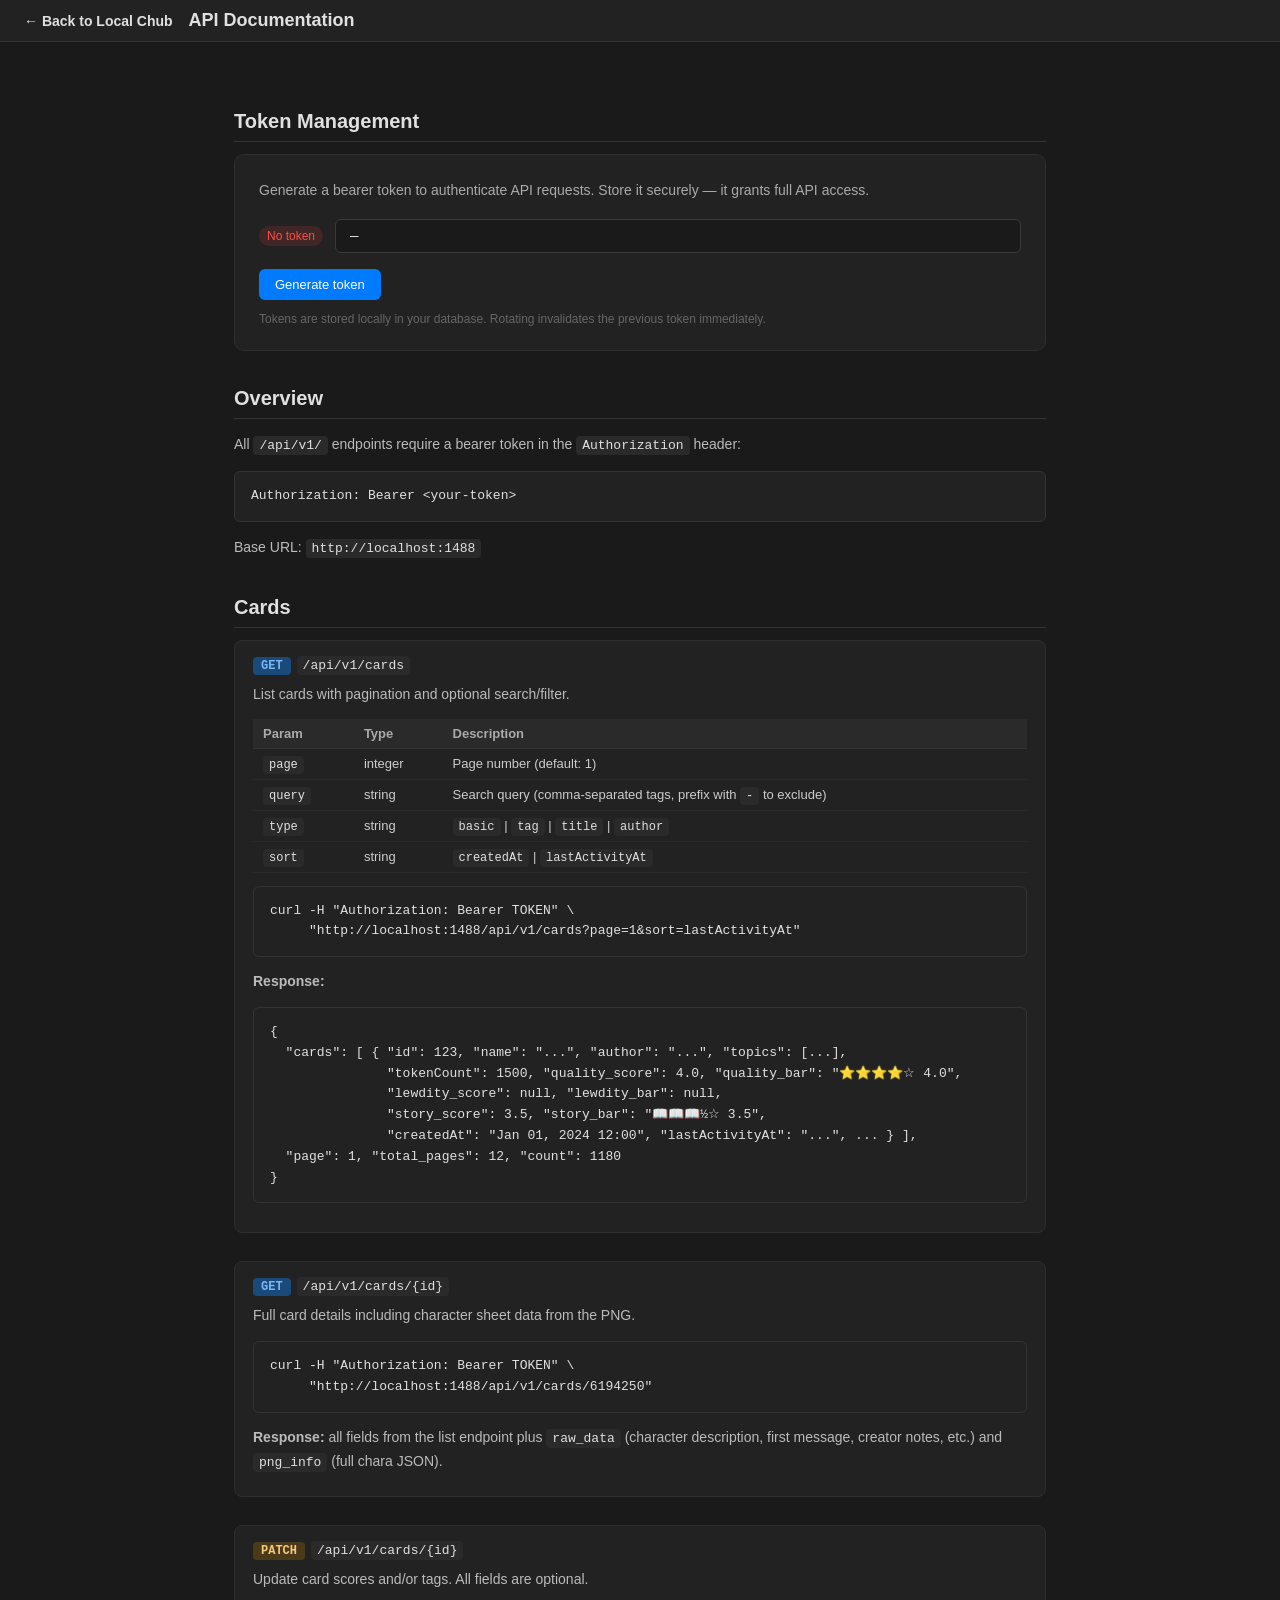
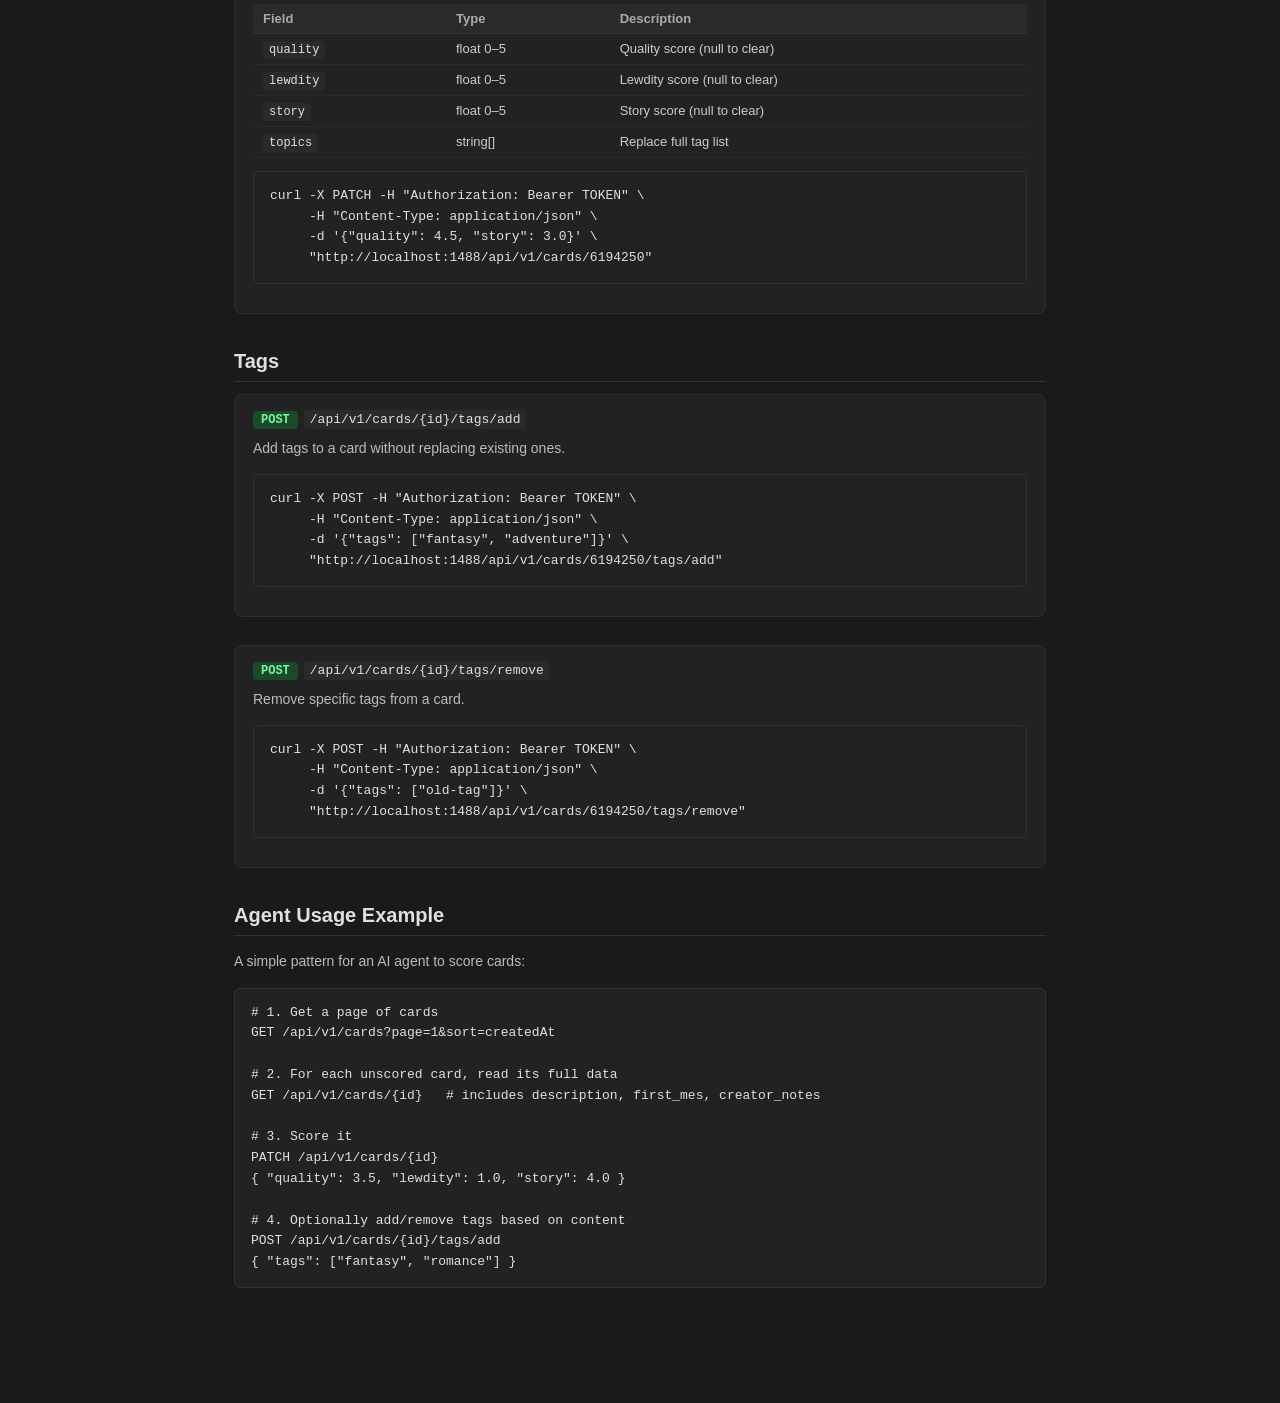
==== templates/api_docs.html @ e3e53a15 "Added auth page, API, scoring of cards, updated design, created tags manager, database powering the " ====
<!DOCTYPE html>
<html lang="en">
<head>
    <meta charset="utf-8">
    <title>Local Chub — API Docs</title>
    <link rel="icon" type="image/x-icon" href="/static/favicon.ico">
    <style>
        *, *::before, *::after { box-sizing: border-box; }
        body { font-family: Arial, sans-serif; background: #1a1a1a; color: #e0e0e0; margin: 0; padding: 0; }
        .topbar { display: flex; align-items: center; gap: 16px; padding: 10px 24px; border-bottom: 1px solid #333; background: #222; }
        .topbar a { color: #e0e0e0; text-decoration: none; font-size: 14px; font-weight: bold; }
        .topbar a:hover { color: #aaa; }
        .topbar h1 { margin: 0; font-size: 18px; font-weight: bold; }
        .page { max-width: 860px; margin: 0 auto; padding: 32px 24px 64px; }
        h2 { font-size: 20px; margin: 36px 0 12px; border-bottom: 1px solid #333; padding-bottom: 8px; }
        h3 { font-size: 16px; margin: 24px 0 8px; color: #ccc; }
        p, li { font-size: 14px; line-height: 1.7; color: #bbb; }
        ul { padding-left: 20px; }
        code { font-family: 'Courier New', monospace; background: #2a2a2a; padding: 2px 6px; border-radius: 4px; font-size: 13px; color: #e0e0e0; }
        pre { background: #222; border: 1px solid #333; border-radius: 6px; padding: 14px 16px; overflow-x: auto; font-size: 13px; line-height: 1.6; color: #e0e0e0; }
        pre code { background: none; padding: 0; }
        .badge { display: inline-block; padding: 2px 8px; border-radius: 4px; font-size: 12px; font-weight: bold; font-family: monospace; margin-right: 6px; }
        .get { background: #1a4a7a; color: #7ab8f5; }
        .post { background: #1a4a2a; color: #7af5a0; }
        .patch { background: #4a3a1a; color: #f5c87a; }
        .endpoint { margin-bottom: 28px; padding: 16px 18px; background: #222; border: 1px solid #2e2e2e; border-radius: 8px; }
        .endpoint-title { font-size: 14px; font-family: monospace; color: #e0e0e0; margin-bottom: 8px; }
        .endpoint p { margin: 6px 0; }
        table { width: 100%; border-collapse: collapse; font-size: 13px; margin: 12px 0; }
        th { text-align: left; padding: 7px 10px; background: #2a2a2a; color: #aaa; border-bottom: 1px solid #333; }
        td { padding: 7px 10px; border-bottom: 1px solid #2a2a2a; color: #ccc; vertical-align: top; }
        td code { font-size: 12px; }

        /* Token section */
        .token-panel { background: #222; border: 1px solid #2e2e2e; border-radius: 10px; padding: 24px; margin-bottom: 8px; }
        .token-status { display: flex; align-items: center; gap: 12px; flex-wrap: wrap; margin-bottom: 16px; }
        .token-display { font-family: monospace; font-size: 14px; background: #1a1a1a; border: 1px solid #3a3a3a; padding: 8px 14px; border-radius: 6px; color: #e0e0e0; min-width: 220px; flex: 1; word-break: break-all; }
        .token-actions { display: flex; gap: 8px; flex-wrap: wrap; }
        .btn { padding: 8px 16px; border-radius: 6px; border: none; font-size: 13px; cursor: pointer; transition: background .15s; }
        .btn-blue { background: #007bff; color: #fff; }
        .btn-blue:hover { background: #0056b3; }
        .btn-grey { background: #3a3a3a; color: #e0e0e0; }
        .btn-grey:hover { background: #4a4a4a; }
        .btn-red { background: #6b2020; color: #ffaaaa; }
        .btn-red:hover { background: #8a2020; }
        .token-note { font-size: 12px; color: #666; margin-top: 12px; }
        .badge-status { font-size: 12px; padding: 3px 8px; border-radius: 12px; }
        .badge-active { background: rgba(46,160,67,.25); color: #3fb950; }
        .badge-none { background: rgba(160,46,46,.25); color: #f85149; }

        /* Modal */
        .modal-bg { display: none; position: fixed; inset: 0; background: rgba(0,0,0,.75); backdrop-filter: blur(4px); justify-content: center; align-items: center; z-index: 100; }
        .modal-bg.open { display: flex; }
        .modal { background: #2a2a2a; border-radius: 10px; padding: 28px; max-width: 360px; width: 90%; }
        .modal h3 { margin: 0 0 10px; }
        .modal p { color: #aaa; font-size: 13px; margin: 0 0 20px; line-height: 1.6; }
        .modal-actions { display: flex; gap: 8px; }
        .modal-actions button { flex: 1; padding: 9px; border-radius: 6px; border: none; font-size: 13px; cursor: pointer; }
        .m-cancel { background: #3a3a3a; color: #e0e0e0; }
        .m-cancel:hover { background: #4a4a4a; }
        .m-confirm { background: #cc3333; color: #fff; }
        .m-confirm:hover { background: #a02020; }

        .new-token-box { background: #1a3a1a; border: 1px solid #2a5a2a; border-radius: 6px; padding: 14px; margin-top: 16px; display: none; }
        .new-token-box p { color: #7af5a0; font-size: 13px; margin: 0 0 8px; }
        .new-token-box .token-val { font-family: monospace; font-size: 13px; word-break: break-all; color: #e0e0e0; }
        .new-token-copy { margin-top: 10px; }
    </style>
</head>
<body>

<div class="topbar">
    <a href="/">← Back to Local Chub</a>
    <h1>API Documentation</h1>
</div>

<div class="page">

    <h2>Token Management</h2>
    <div class="token-panel">
        <p style="margin:0 0 16px;font-size:14px;color:#aaa;">Generate a bearer token to authenticate API requests. Store it securely — it grants full API access.</p>
        <div class="token-status">
            <span id="tokenBadge" class="badge-status badge-none">No token</span>
            <div class="token-display" id="tokenDisplay">—</div>
        </div>
        <div class="token-actions">
            <button class="btn btn-blue" id="btnGenerate" onclick="generateToken()">Generate token</button>
            <button class="btn btn-grey" id="btnCopy" onclick="copyToken()" style="display:none;">Copy</button>
            <button class="btn btn-red" id="btnRotate" onclick="openRotateModal()" style="display:none;">Rotate token</button>
        </div>
        <div class="new-token-box" id="newTokenBox">
            <p>✓ New token generated — copy it now, it won't be shown in full again.</p>
            <div class="token-val" id="newTokenVal"></div>
            <div class="new-token-copy">
                <button class="btn btn-grey" onclick="copyNewToken()">Copy new token</button>
            </div>
        </div>
        <div class="token-note">Tokens are stored locally in your database. Rotating invalidates the previous token immediately.</div>
    </div>

    <h2>Overview</h2>
    <p>All <code>/api/v1/</code> endpoints require a bearer token in the <code>Authorization</code> header:</p>
    <pre><code>Authorization: Bearer &lt;your-token&gt;</code></pre>
    <p>Base URL: <code>http://localhost:1488</code></p>

    <h2>Cards</h2>

    <div class="endpoint">
        <div class="endpoint-title"><span class="badge get">GET</span><code>/api/v1/cards</code></div>
        <p>List cards with pagination and optional search/filter.</p>
        <table>
            <tr><th>Param</th><th>Type</th><th>Description</th></tr>
            <tr><td><code>page</code></td><td>integer</td><td>Page number (default: 1)</td></tr>
            <tr><td><code>query</code></td><td>string</td><td>Search query (comma-separated tags, prefix with <code>-</code> to exclude)</td></tr>
            <tr><td><code>type</code></td><td>string</td><td><code>basic</code> | <code>tag</code> | <code>title</code> | <code>author</code></td></tr>
            <tr><td><code>sort</code></td><td>string</td><td><code>createdAt</code> | <code>lastActivityAt</code></td></tr>
        </table>
        <pre><code>curl -H "Authorization: Bearer TOKEN" \
     "http://localhost:1488/api/v1/cards?page=1&sort=lastActivityAt"</code></pre>
        <p><strong>Response:</strong></p>
        <pre><code>{
  "cards": [ { "id": 123, "name": "...", "author": "...", "topics": [...],
               "tokenCount": 1500, "quality_score": 4.0, "quality_bar": "⭐⭐⭐⭐☆ 4.0",
               "lewdity_score": null, "lewdity_bar": null,
               "story_score": 3.5, "story_bar": "📖📖📖½☆ 3.5",
               "createdAt": "Jan 01, 2024 12:00", "lastActivityAt": "...", ... } ],
  "page": 1, "total_pages": 12, "count": 1180
}</code></pre>
    </div>

    <div class="endpoint">
        <div class="endpoint-title"><span class="badge get">GET</span><code>/api/v1/cards/{id}</code></div>
        <p>Full card details including character sheet data from the PNG.</p>
        <pre><code>curl -H "Authorization: Bearer TOKEN" \
     "http://localhost:1488/api/v1/cards/6194250"</code></pre>
        <p><strong>Response:</strong> all fields from the list endpoint plus <code>raw_data</code> (character description, first message, creator notes, etc.) and <code>png_info</code> (full chara JSON).</p>
    </div>

    <div class="endpoint">
        <div class="endpoint-title"><span class="badge patch">PATCH</span><code>/api/v1/cards/{id}</code></div>
        <p>Update card scores and/or tags. All fields are optional.</p>
        <table>
            <tr><th>Field</th><th>Type</th><th>Description</th></tr>
            <tr><td><code>quality</code></td><td>float 0–5</td><td>Quality score (null to clear)</td></tr>
            <tr><td><code>lewdity</code></td><td>float 0–5</td><td>Lewdity score (null to clear)</td></tr>
            <tr><td><code>story</code></td><td>float 0–5</td><td>Story score (null to clear)</td></tr>
            <tr><td><code>topics</code></td><td>string[]</td><td>Replace full tag list</td></tr>
        </table>
        <pre><code>curl -X PATCH -H "Authorization: Bearer TOKEN" \
     -H "Content-Type: application/json" \
     -d '{"quality": 4.5, "story": 3.0}' \
     "http://localhost:1488/api/v1/cards/6194250"</code></pre>
    </div>

    <h2>Tags</h2>

    <div class="endpoint">
        <div class="endpoint-title"><span class="badge post">POST</span><code>/api/v1/cards/{id}/tags/add</code></div>
        <p>Add tags to a card without replacing existing ones.</p>
        <pre><code>curl -X POST -H "Authorization: Bearer TOKEN" \
     -H "Content-Type: application/json" \
     -d '{"tags": ["fantasy", "adventure"]}' \
     "http://localhost:1488/api/v1/cards/6194250/tags/add"</code></pre>
    </div>

    <div class="endpoint">
        <div class="endpoint-title"><span class="badge post">POST</span><code>/api/v1/cards/{id}/tags/remove</code></div>
        <p>Remove specific tags from a card.</p>
        <pre><code>curl -X POST -H "Authorization: Bearer TOKEN" \
     -H "Content-Type: application/json" \
     -d '{"tags": ["old-tag"]}' \
     "http://localhost:1488/api/v1/cards/6194250/tags/remove"</code></pre>
    </div>

    <h2>Agent Usage Example</h2>
    <p>A simple pattern for an AI agent to score cards:</p>
    <pre><code># 1. Get a page of cards
GET /api/v1/cards?page=1&sort=createdAt

# 2. For each unscored card, read its full data
GET /api/v1/cards/{id}   # includes description, first_mes, creator_notes

# 3. Score it
PATCH /api/v1/cards/{id}
{ "quality": 3.5, "lewdity": 1.0, "story": 4.0 }

# 4. Optionally add/remove tags based on content
POST /api/v1/cards/{id}/tags/add
{ "tags": ["fantasy", "romance"] }</code></pre>

</div>

<div class="modal-bg" id="rotateModal">
    <div class="modal">
        <h3>Rotate token?</h3>
        <p>This will <strong>invalidate your current token immediately</strong>. Any clients using it will stop working until you update them with the new token.</p>
        <div class="modal-actions">
            <button class="m-cancel" onclick="closeRotateModal()">Cancel</button>
            <button class="m-confirm" onclick="confirmRotate()">Rotate</button>
        </div>
    </div>
</div>

<script>
let currentToken = null;

async function loadTokenStatus() {
    try {
        const data = await fetch('/api/token/status').then(r => r.json());
        currentToken = data.token;
        const badge = document.getElementById('tokenBadge');
        const display = document.getElementById('tokenDisplay');
        const btnCopy = document.getElementById('btnCopy');
        const btnRotate = document.getElementById('btnRotate');
        const btnGenerate = document.getElementById('btnGenerate');

        if (data.has_token) {
            badge.textContent = 'Active';
            badge.className = 'badge-status badge-active';
            display.textContent = data.masked;
            btnCopy.style.display = '';
            btnRotate.style.display = '';
            btnGenerate.textContent = 'Rotate token';
            btnGenerate.style.display = 'none';
            btnRotate.style.display = '';
        } else {
            badge.textContent = 'No token';
            badge.className = 'badge-status badge-none';
            display.textContent = '—';
            btnCopy.style.display = 'none';
            btnRotate.style.display = 'none';
            btnGenerate.style.display = '';
        }
    } catch(e) {
        console.error('Failed to load token status', e);
    }
}

async function generateToken() {
    const resp = await fetch('/api/token/generate', { method: 'POST' });
    const data = await resp.json();
    currentToken = data.token;
    showNewToken(data.token);
    loadTokenStatus();
}

function showNewToken(token) {
    document.getElementById('newTokenVal').textContent = token;
    document.getElementById('newTokenBox').style.display = '';
}

function copyToken() {
    if (currentToken) {
        navigator.clipboard.writeText(currentToken)
            .then(() => { const b = document.getElementById('btnCopy'); b.textContent = 'Copied!'; setTimeout(() => b.textContent = 'Copy', 2000); })
            .catch(() => alert('Copy failed. Token: ' + currentToken));
    }
}

function copyNewToken() {
    const val = document.getElementById('newTokenVal').textContent;
    navigator.clipboard.writeText(val)
        .catch(() => alert('Copy failed. Token: ' + val));
}

function openRotateModal() { document.getElementById('rotateModal').classList.add('open'); }
function closeRotateModal() { document.getElementById('rotateModal').classList.remove('open'); }

async function confirmRotate() {
    closeRotateModal();
    await generateToken();
}

document.getElementById('rotateModal').addEventListener('click', function(e) {
    if (e.target === this) closeRotateModal();
});

loadTokenStatus();
</script>
</body>
</html>
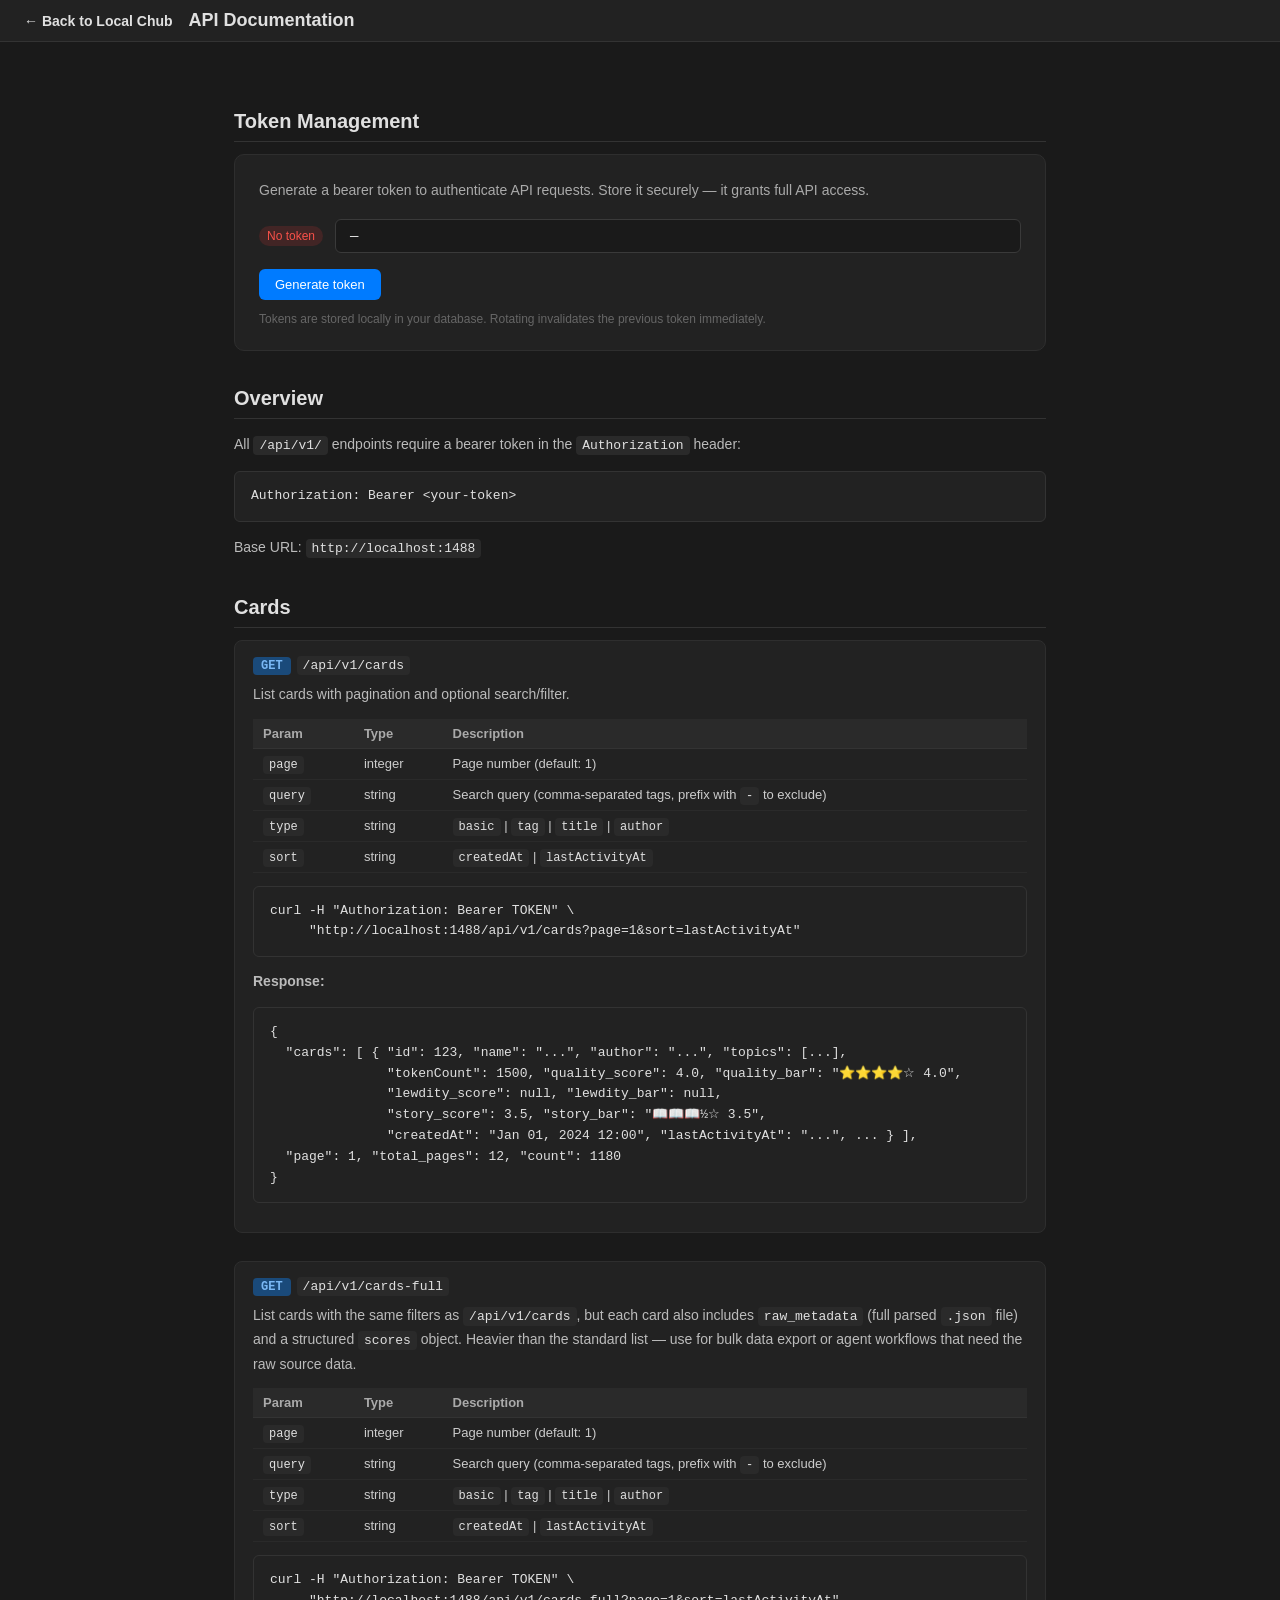
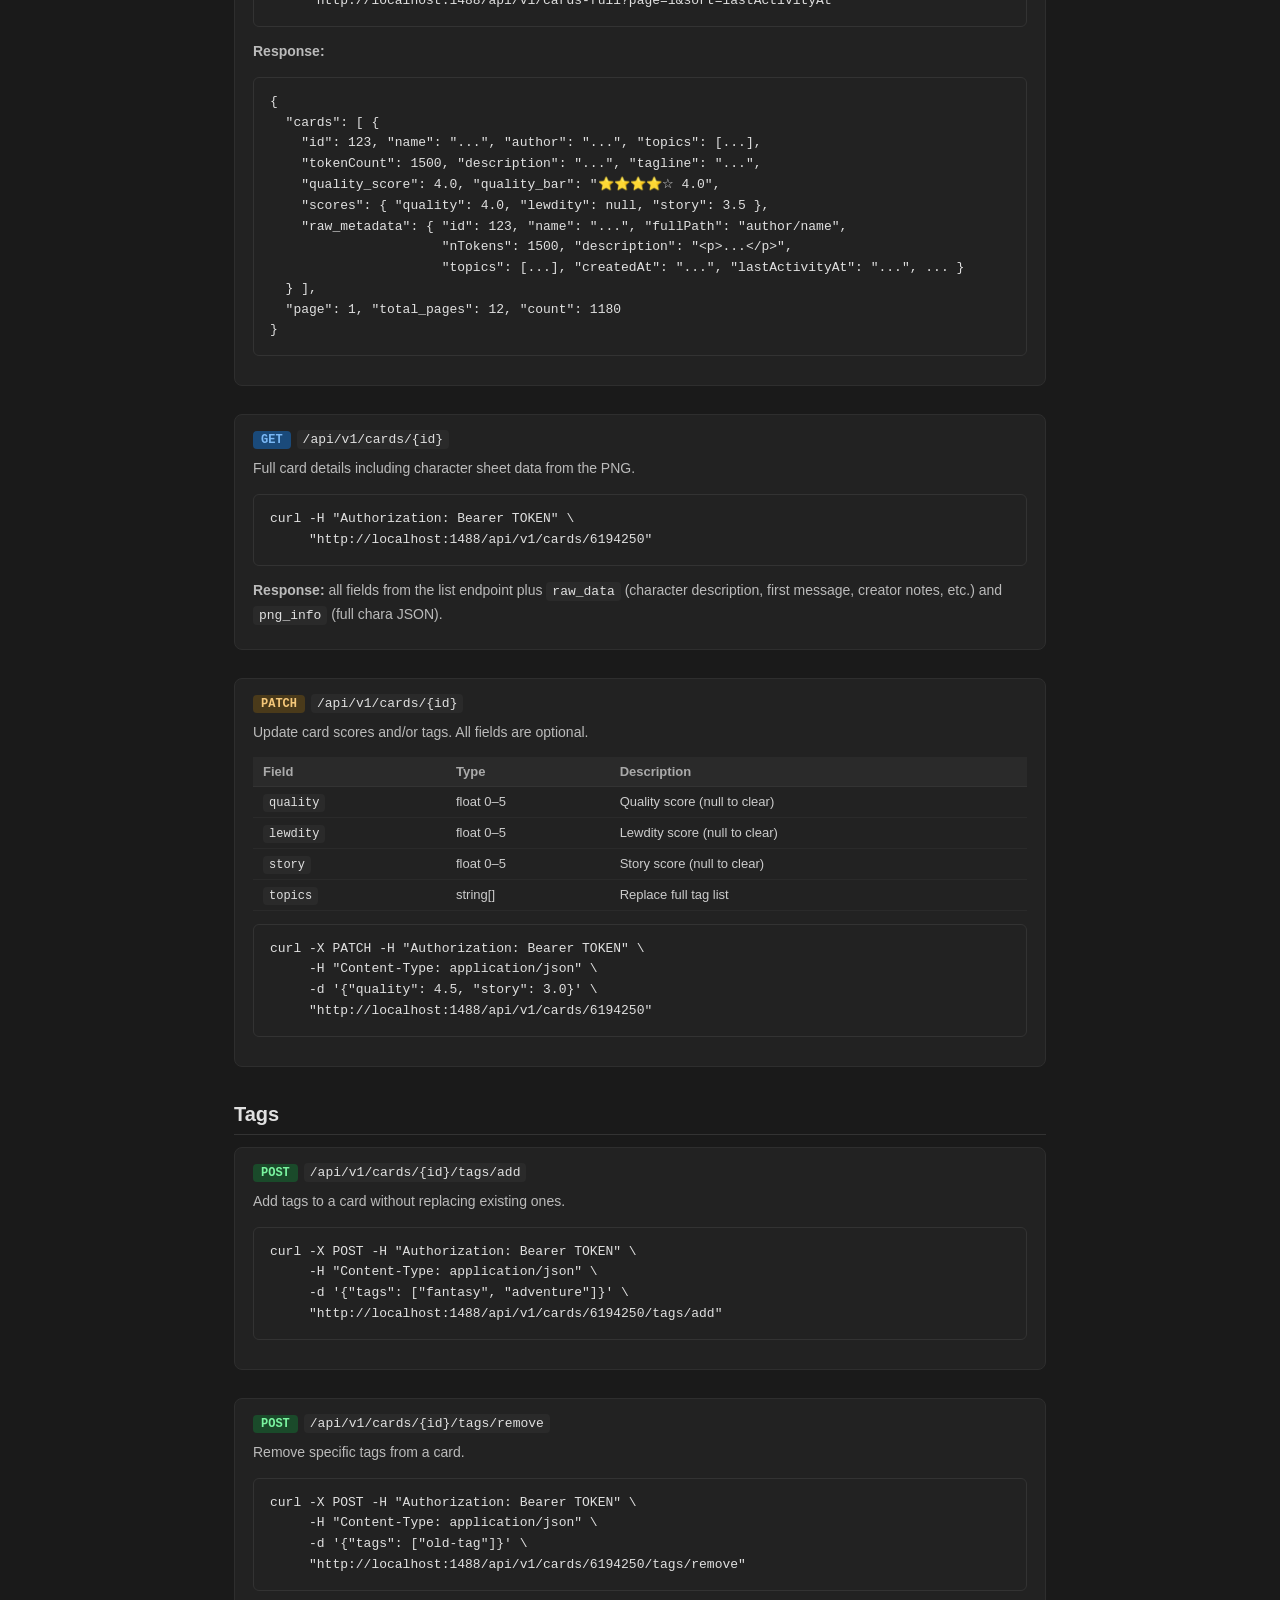
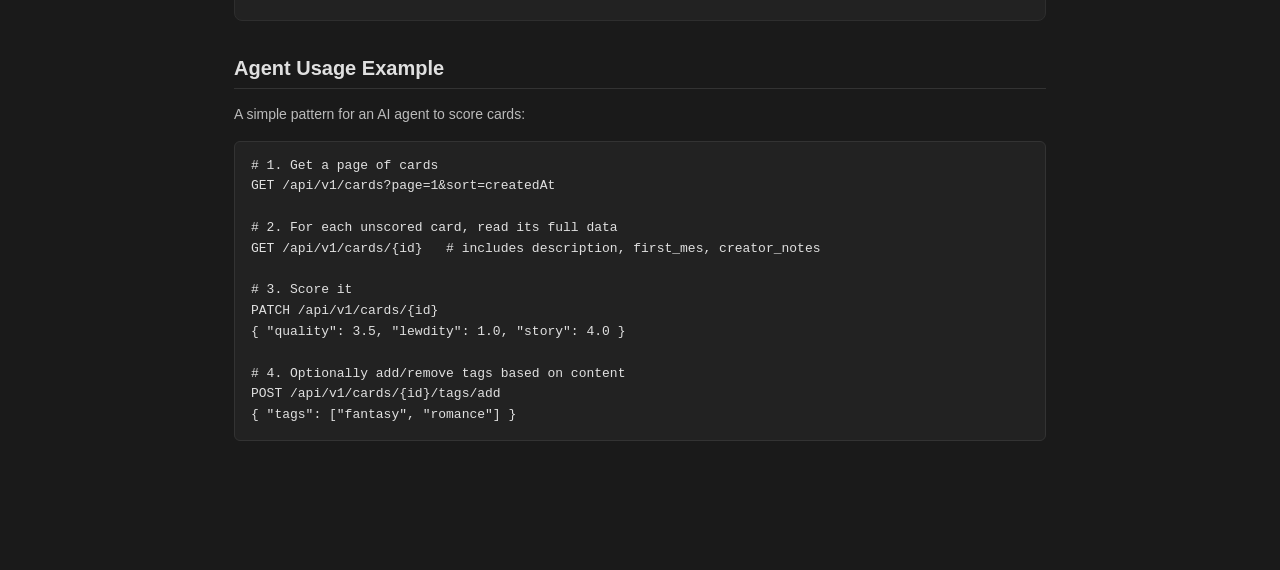
==== commit 72720d67: "Add /api/v1/cards-full endpoint with raw JSON metadata per card Co-Authored-By: Claude Sonnet 4.6 <n" ====
--- a/templates/api_docs.html
+++ b/templates/api_docs.html
@@ -3,7 +3,7 @@
 <head>
     <meta charset="utf-8">
     <title>Local Chub — API Docs</title>
-    <link rel="icon" type="image/x-icon" href="/static/favicon.ico">
+    <link rel="icon" type="image/x-icon" href="/assets/favicon.ico">
     <style>
         *, *::before, *::after { box-sizing: border-box; }
         body { font-family: Arial, sans-serif; background: #1a1a1a; color: #e0e0e0; margin: 0; padding: 0; }
@@ -129,6 +129,33 @@
     </div>
 
     <div class="endpoint">
+        <div class="endpoint-title"><span class="badge get">GET</span><code>/api/v1/cards-full</code></div>
+        <p>List cards with the same filters as <code>/api/v1/cards</code>, but each card also includes <code>raw_metadata</code> (full parsed <code>.json</code> file) and a structured <code>scores</code> object. Heavier than the standard list — use for bulk data export or agent workflows that need the raw source data.</p>
+        <table>
+            <tr><th>Param</th><th>Type</th><th>Description</th></tr>
+            <tr><td><code>page</code></td><td>integer</td><td>Page number (default: 1)</td></tr>
+            <tr><td><code>query</code></td><td>string</td><td>Search query (comma-separated tags, prefix with <code>-</code> to exclude)</td></tr>
+            <tr><td><code>type</code></td><td>string</td><td><code>basic</code> | <code>tag</code> | <code>title</code> | <code>author</code></td></tr>
+            <tr><td><code>sort</code></td><td>string</td><td><code>createdAt</code> | <code>lastActivityAt</code></td></tr>
+        </table>
+        <pre><code>curl -H "Authorization: Bearer TOKEN" \
+     "http://localhost:1488/api/v1/cards-full?page=1&sort=lastActivityAt"</code></pre>
+        <p><strong>Response:</strong></p>
+        <pre><code>{
+  "cards": [ {
+    "id": 123, "name": "...", "author": "...", "topics": [...],
+    "tokenCount": 1500, "description": "...", "tagline": "...",
+    "quality_score": 4.0, "quality_bar": "⭐⭐⭐⭐☆ 4.0",
+    "scores": { "quality": 4.0, "lewdity": null, "story": 3.5 },
+    "raw_metadata": { "id": 123, "name": "...", "fullPath": "author/name",
+                      "nTokens": 1500, "description": "&lt;p&gt;...&lt;/p&gt;",
+                      "topics": [...], "createdAt": "...", "lastActivityAt": "...", ... }
+  } ],
+  "page": 1, "total_pages": 12, "count": 1180
+}</code></pre>
+    </div>
+
+    <div class="endpoint">
         <div class="endpoint-title"><span class="badge get">GET</span><code>/api/v1/cards/{id}</code></div>
         <p>Full card details including character sheet data from the PNG.</p>
         <pre><code>curl -H "Authorization: Bearer TOKEN" \
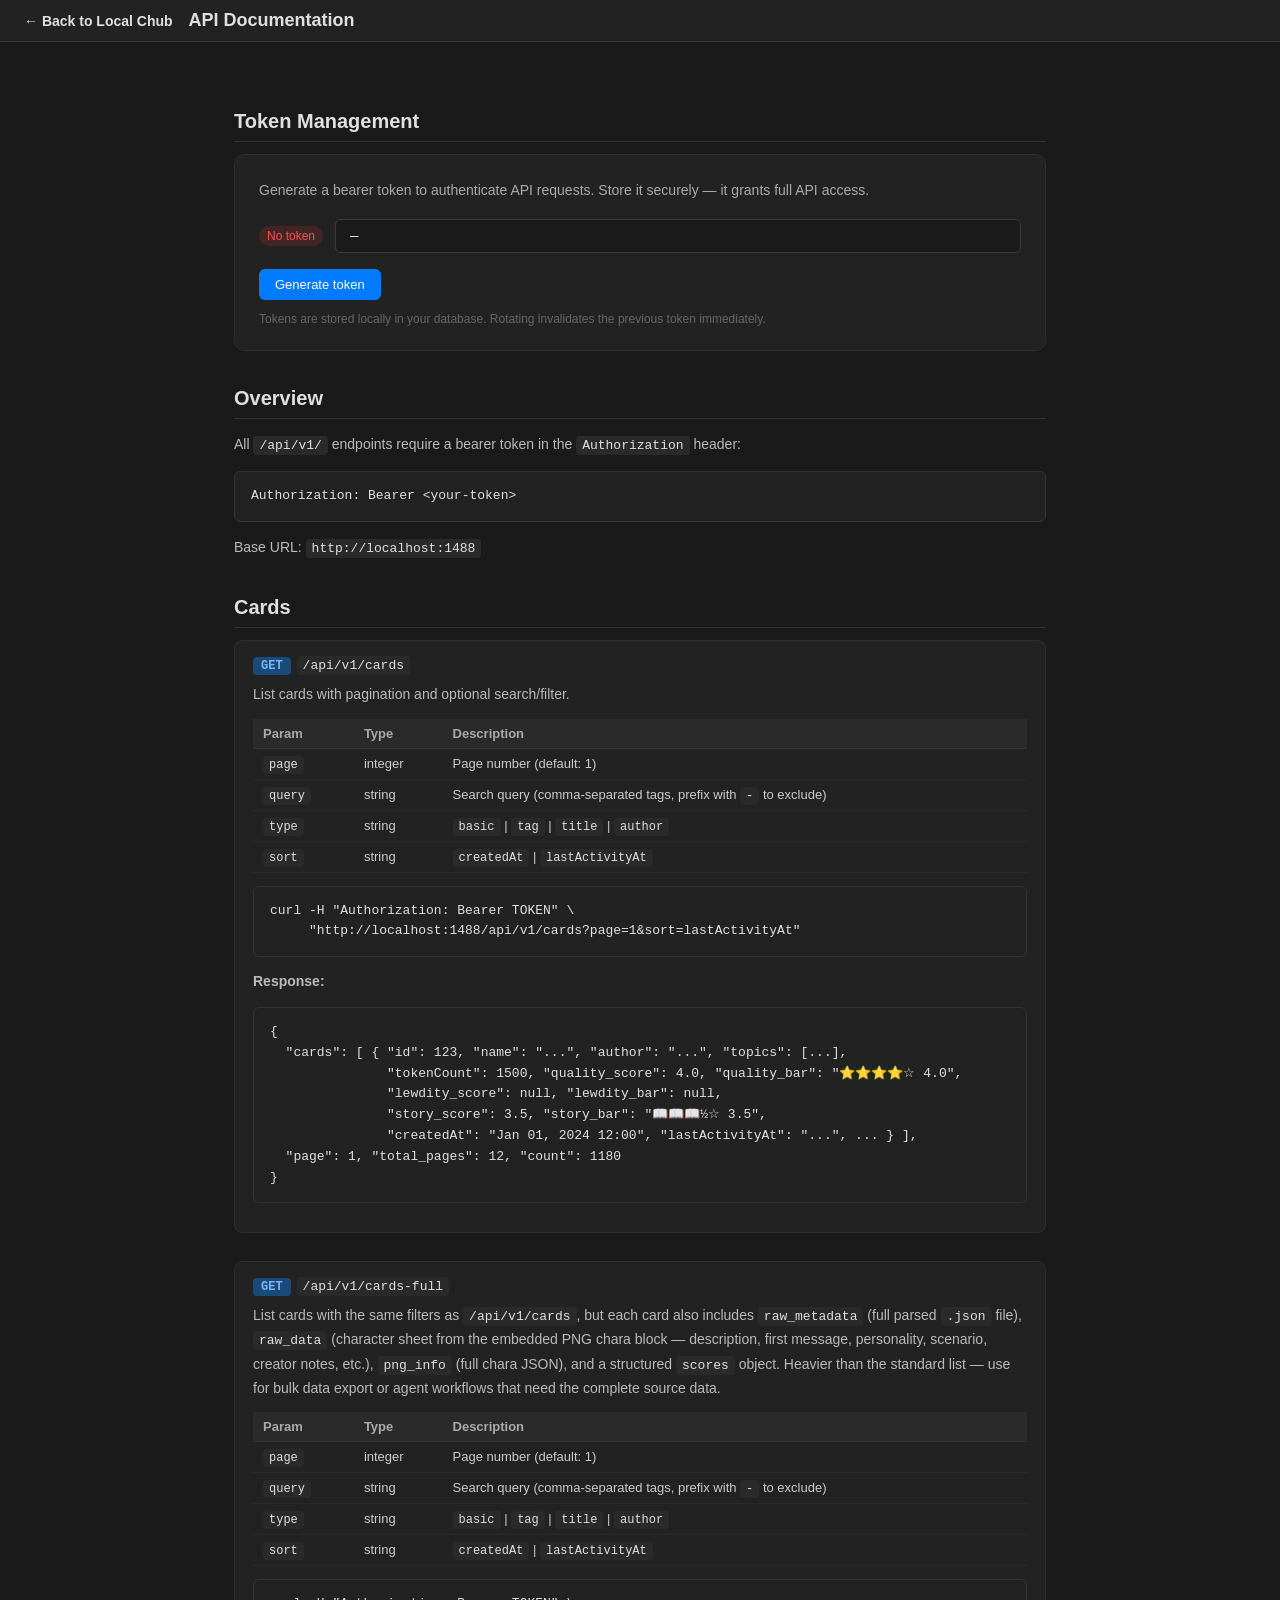
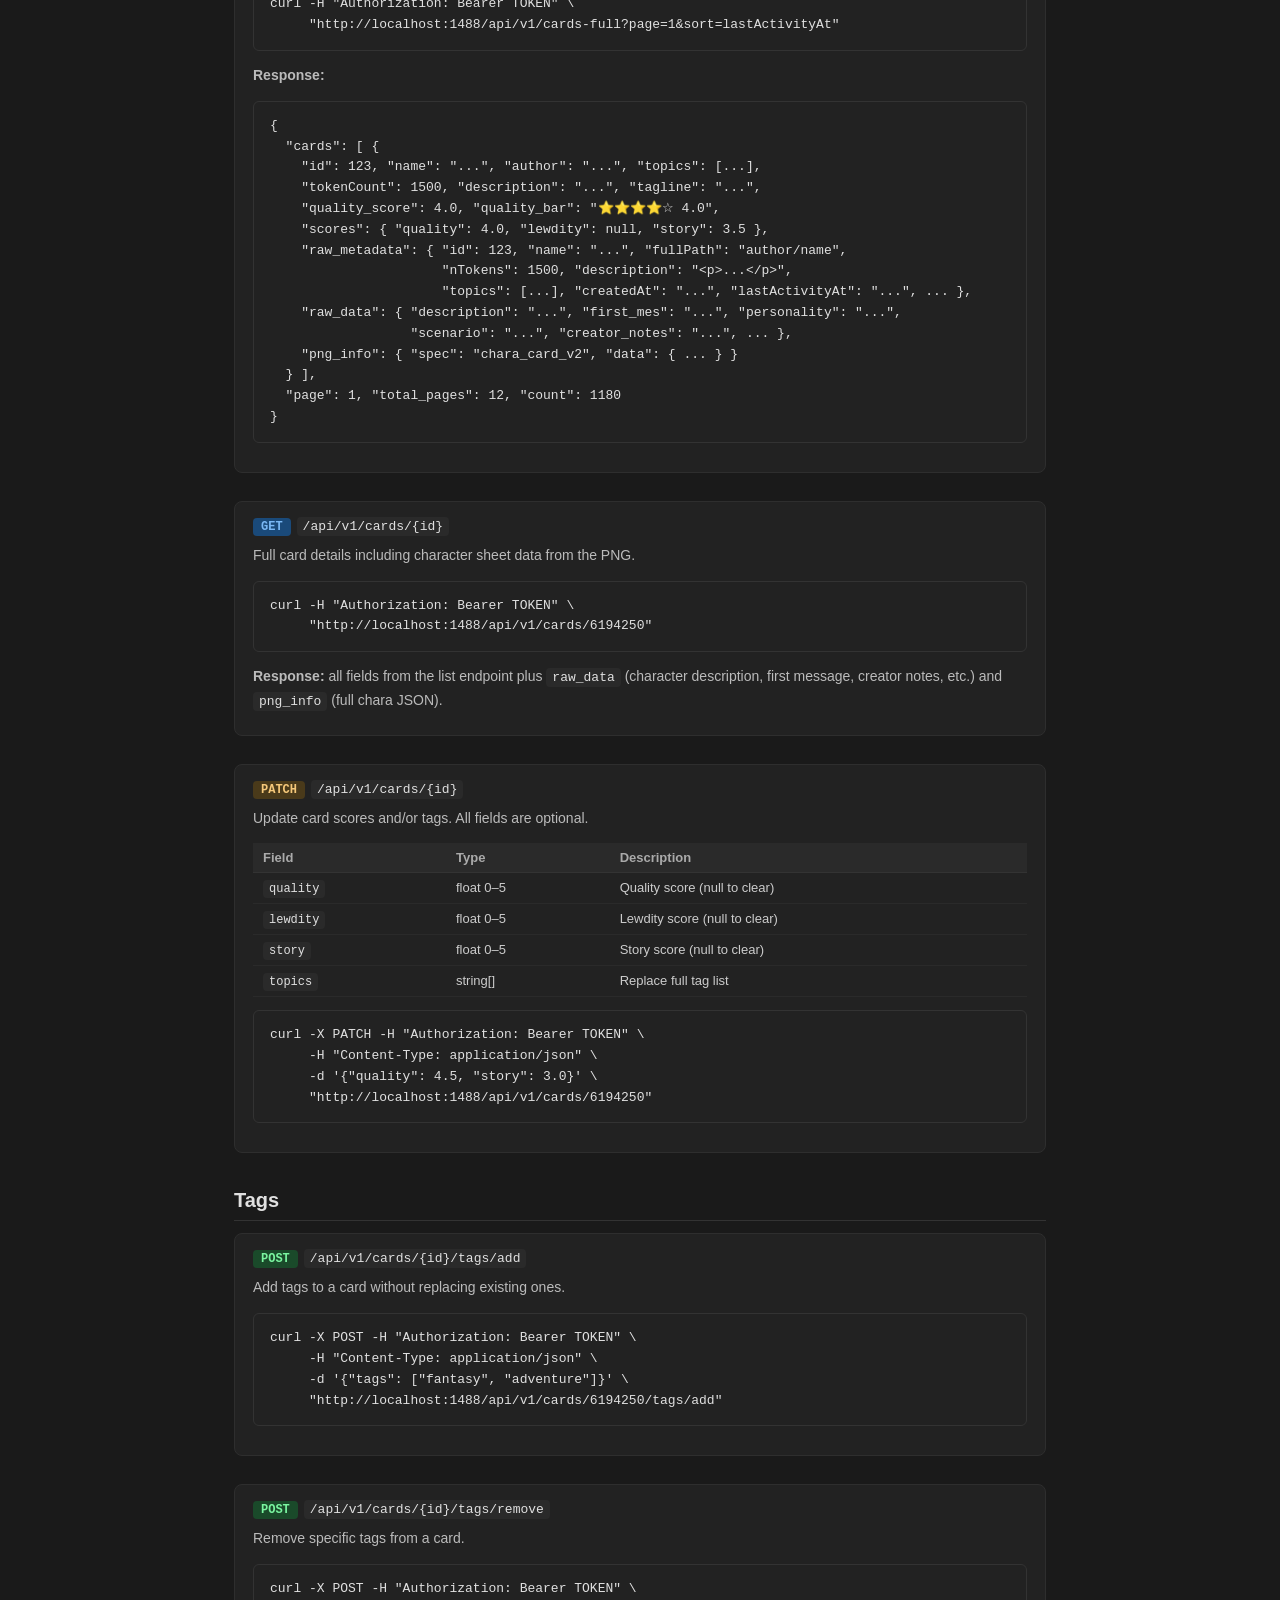
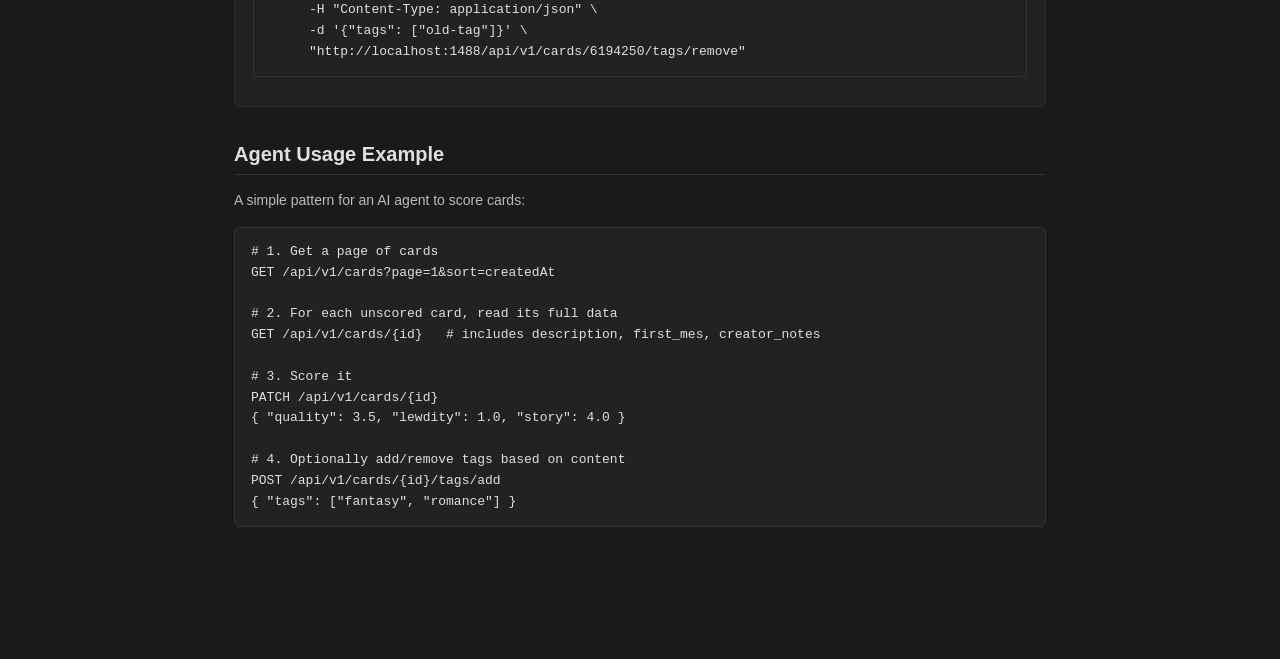
==== commit 6004da88: "Include PNG chara data (raw_data, png_info) in cards-full endpoint Co-Authored-By: Claude Sonnet 4.6" ====
--- a/templates/api_docs.html
+++ b/templates/api_docs.html
@@ -130,7 +130,7 @@
 
     <div class="endpoint">
         <div class="endpoint-title"><span class="badge get">GET</span><code>/api/v1/cards-full</code></div>
-        <p>List cards with the same filters as <code>/api/v1/cards</code>, but each card also includes <code>raw_metadata</code> (full parsed <code>.json</code> file) and a structured <code>scores</code> object. Heavier than the standard list — use for bulk data export or agent workflows that need the raw source data.</p>
+        <p>List cards with the same filters as <code>/api/v1/cards</code>, but each card also includes <code>raw_metadata</code> (full parsed <code>.json</code> file), <code>raw_data</code> (character sheet from the embedded PNG chara block — description, first message, personality, scenario, creator notes, etc.), <code>png_info</code> (full chara JSON), and a structured <code>scores</code> object. Heavier than the standard list — use for bulk data export or agent workflows that need the complete source data.</p>
         <table>
             <tr><th>Param</th><th>Type</th><th>Description</th></tr>
             <tr><td><code>page</code></td><td>integer</td><td>Page number (default: 1)</td></tr>
@@ -149,7 +149,10 @@
     "scores": { "quality": 4.0, "lewdity": null, "story": 3.5 },
     "raw_metadata": { "id": 123, "name": "...", "fullPath": "author/name",
                       "nTokens": 1500, "description": "&lt;p&gt;...&lt;/p&gt;",
-                      "topics": [...], "createdAt": "...", "lastActivityAt": "...", ... }
+                      "topics": [...], "createdAt": "...", "lastActivityAt": "...", ... },
+    "raw_data": { "description": "...", "first_mes": "...", "personality": "...",
+                  "scenario": "...", "creator_notes": "...", ... },
+    "png_info": { "spec": "chara_card_v2", "data": { ... } }
   } ],
   "page": 1, "total_pages": 12, "count": 1180
 }</code></pre>
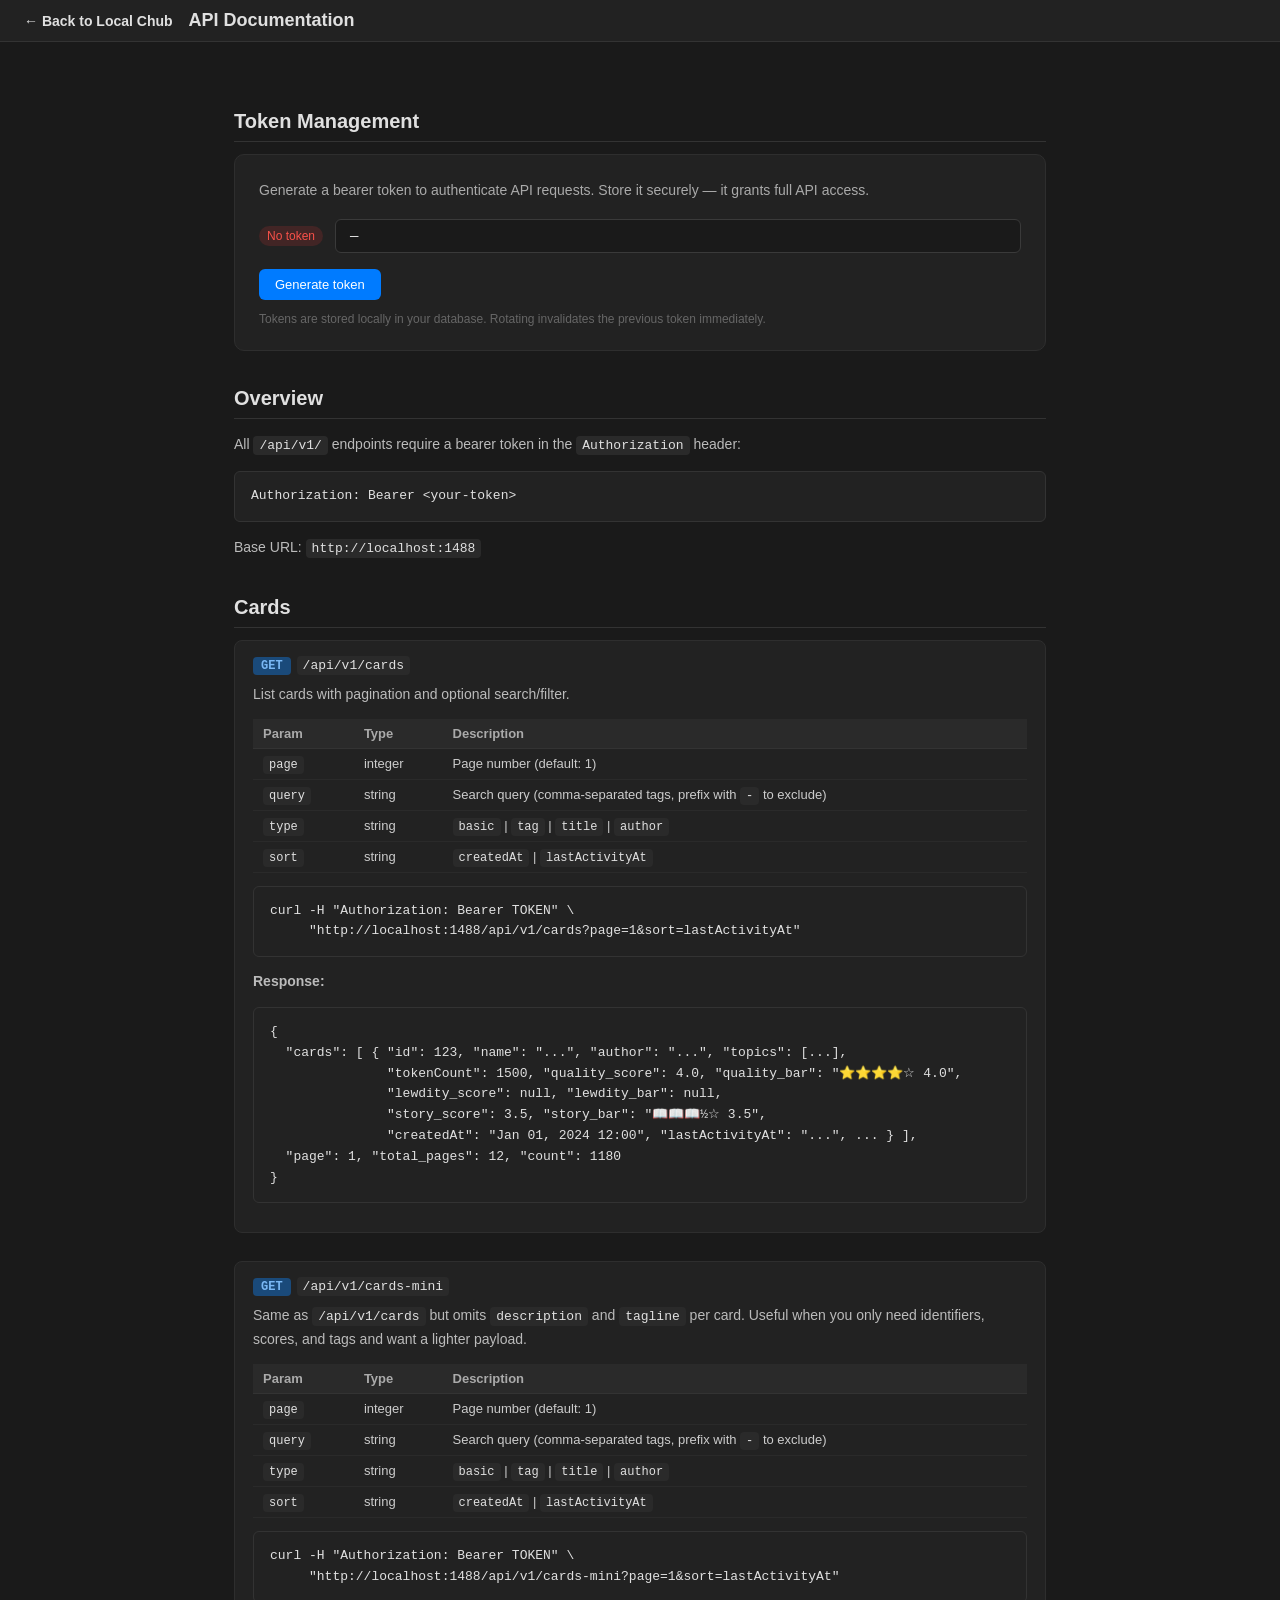
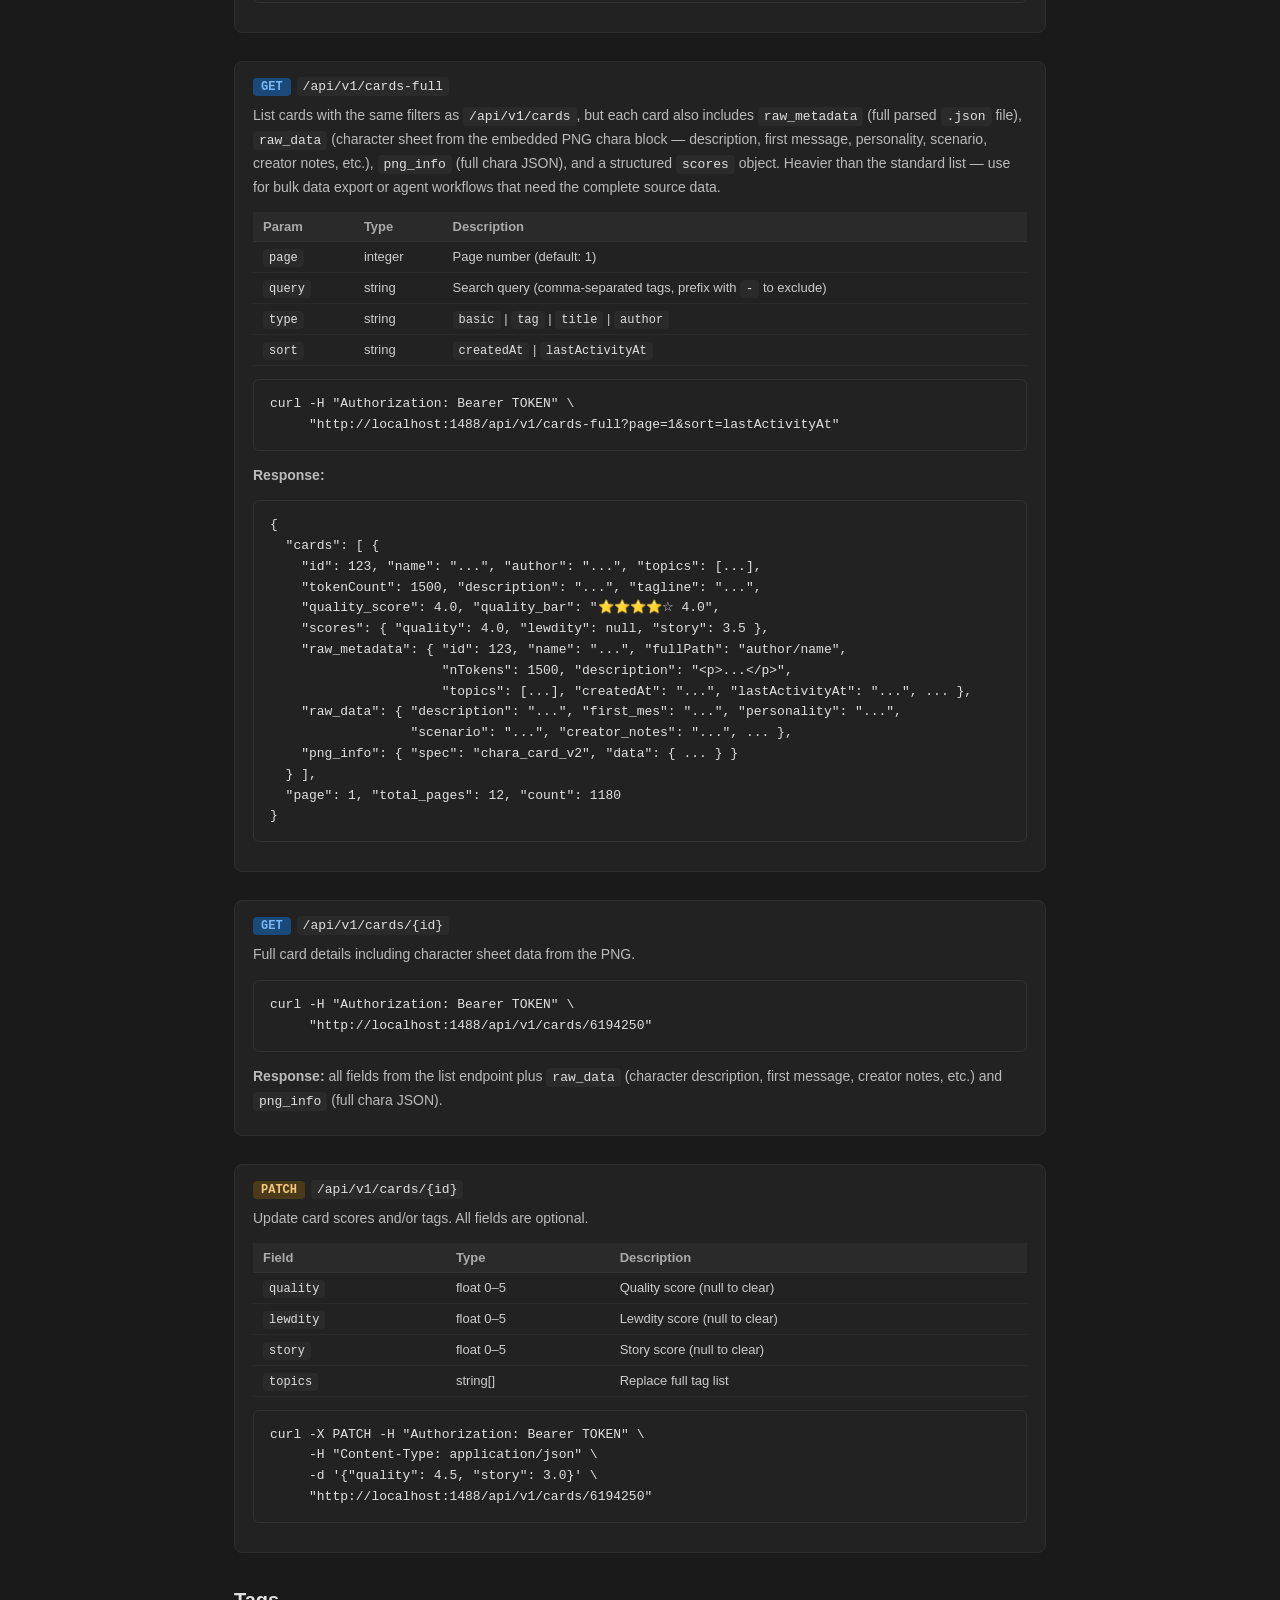
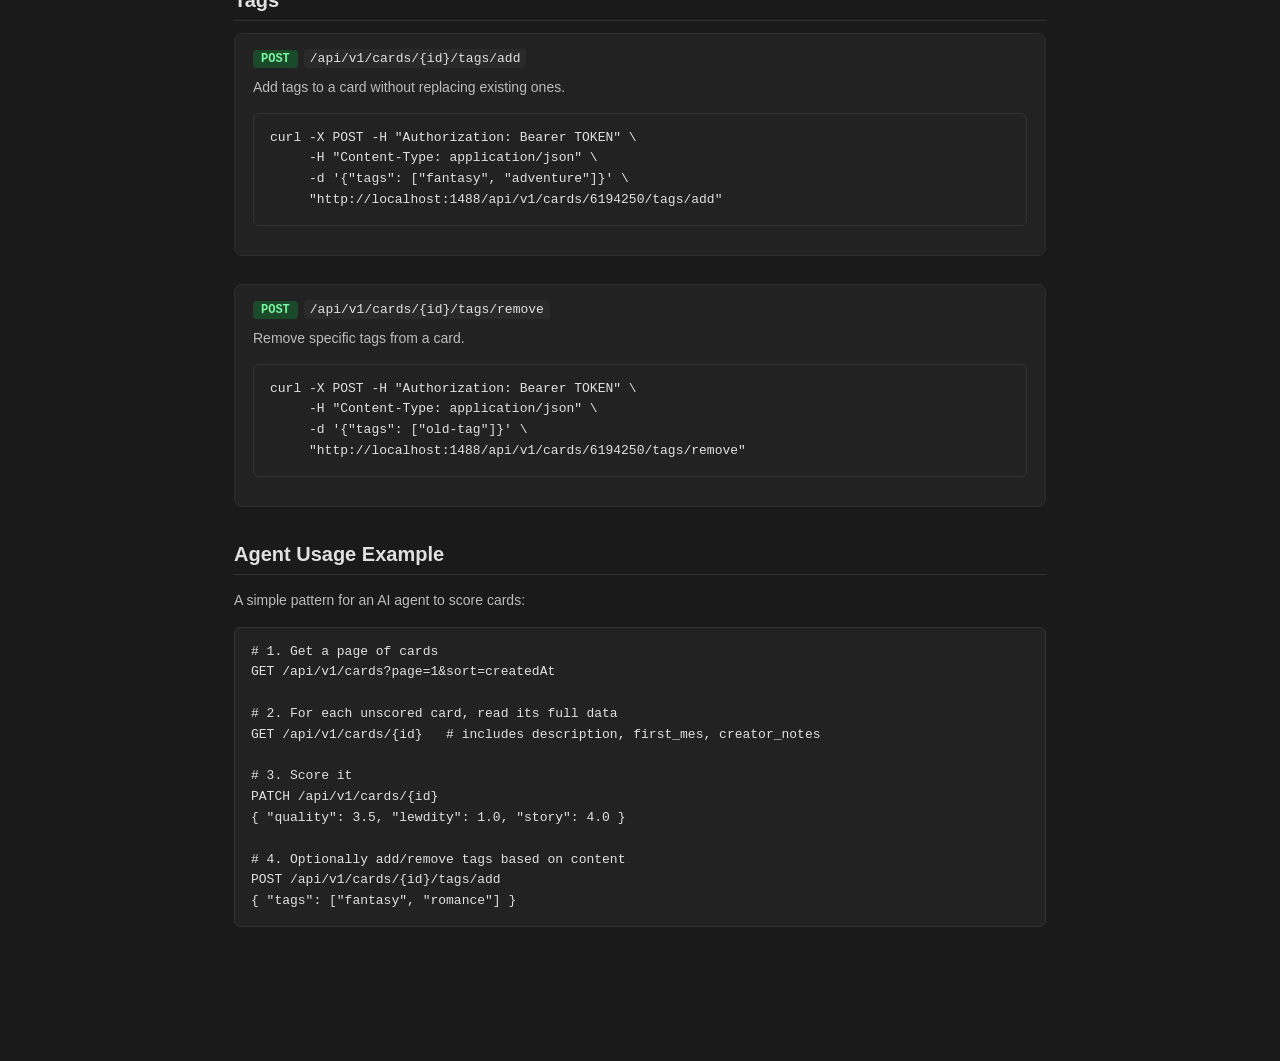
==== commit 3533404f: "Document missing cards-mini endpoint in API docs Co-Authored-By: Claude Sonnet 4.6 <noreply@anthropi" ====
--- a/templates/api_docs.html
+++ b/templates/api_docs.html
@@ -129,6 +129,20 @@
     </div>
 
     <div class="endpoint">
+        <div class="endpoint-title"><span class="badge get">GET</span><code>/api/v1/cards-mini</code></div>
+        <p>Same as <code>/api/v1/cards</code> but omits <code>description</code> and <code>tagline</code> per card. Useful when you only need identifiers, scores, and tags and want a lighter payload.</p>
+        <table>
+            <tr><th>Param</th><th>Type</th><th>Description</th></tr>
+            <tr><td><code>page</code></td><td>integer</td><td>Page number (default: 1)</td></tr>
+            <tr><td><code>query</code></td><td>string</td><td>Search query (comma-separated tags, prefix with <code>-</code> to exclude)</td></tr>
+            <tr><td><code>type</code></td><td>string</td><td><code>basic</code> | <code>tag</code> | <code>title</code> | <code>author</code></td></tr>
+            <tr><td><code>sort</code></td><td>string</td><td><code>createdAt</code> | <code>lastActivityAt</code></td></tr>
+        </table>
+        <pre><code>curl -H "Authorization: Bearer TOKEN" \
+     "http://localhost:1488/api/v1/cards-mini?page=1&sort=lastActivityAt"</code></pre>
+    </div>
+
+    <div class="endpoint">
         <div class="endpoint-title"><span class="badge get">GET</span><code>/api/v1/cards-full</code></div>
         <p>List cards with the same filters as <code>/api/v1/cards</code>, but each card also includes <code>raw_metadata</code> (full parsed <code>.json</code> file), <code>raw_data</code> (character sheet from the embedded PNG chara block — description, first message, personality, scenario, creator notes, etc.), <code>png_info</code> (full chara JSON), and a structured <code>scores</code> object. Heavier than the standard list — use for bulk data export or agent workflows that need the complete source data.</p>
         <table>
